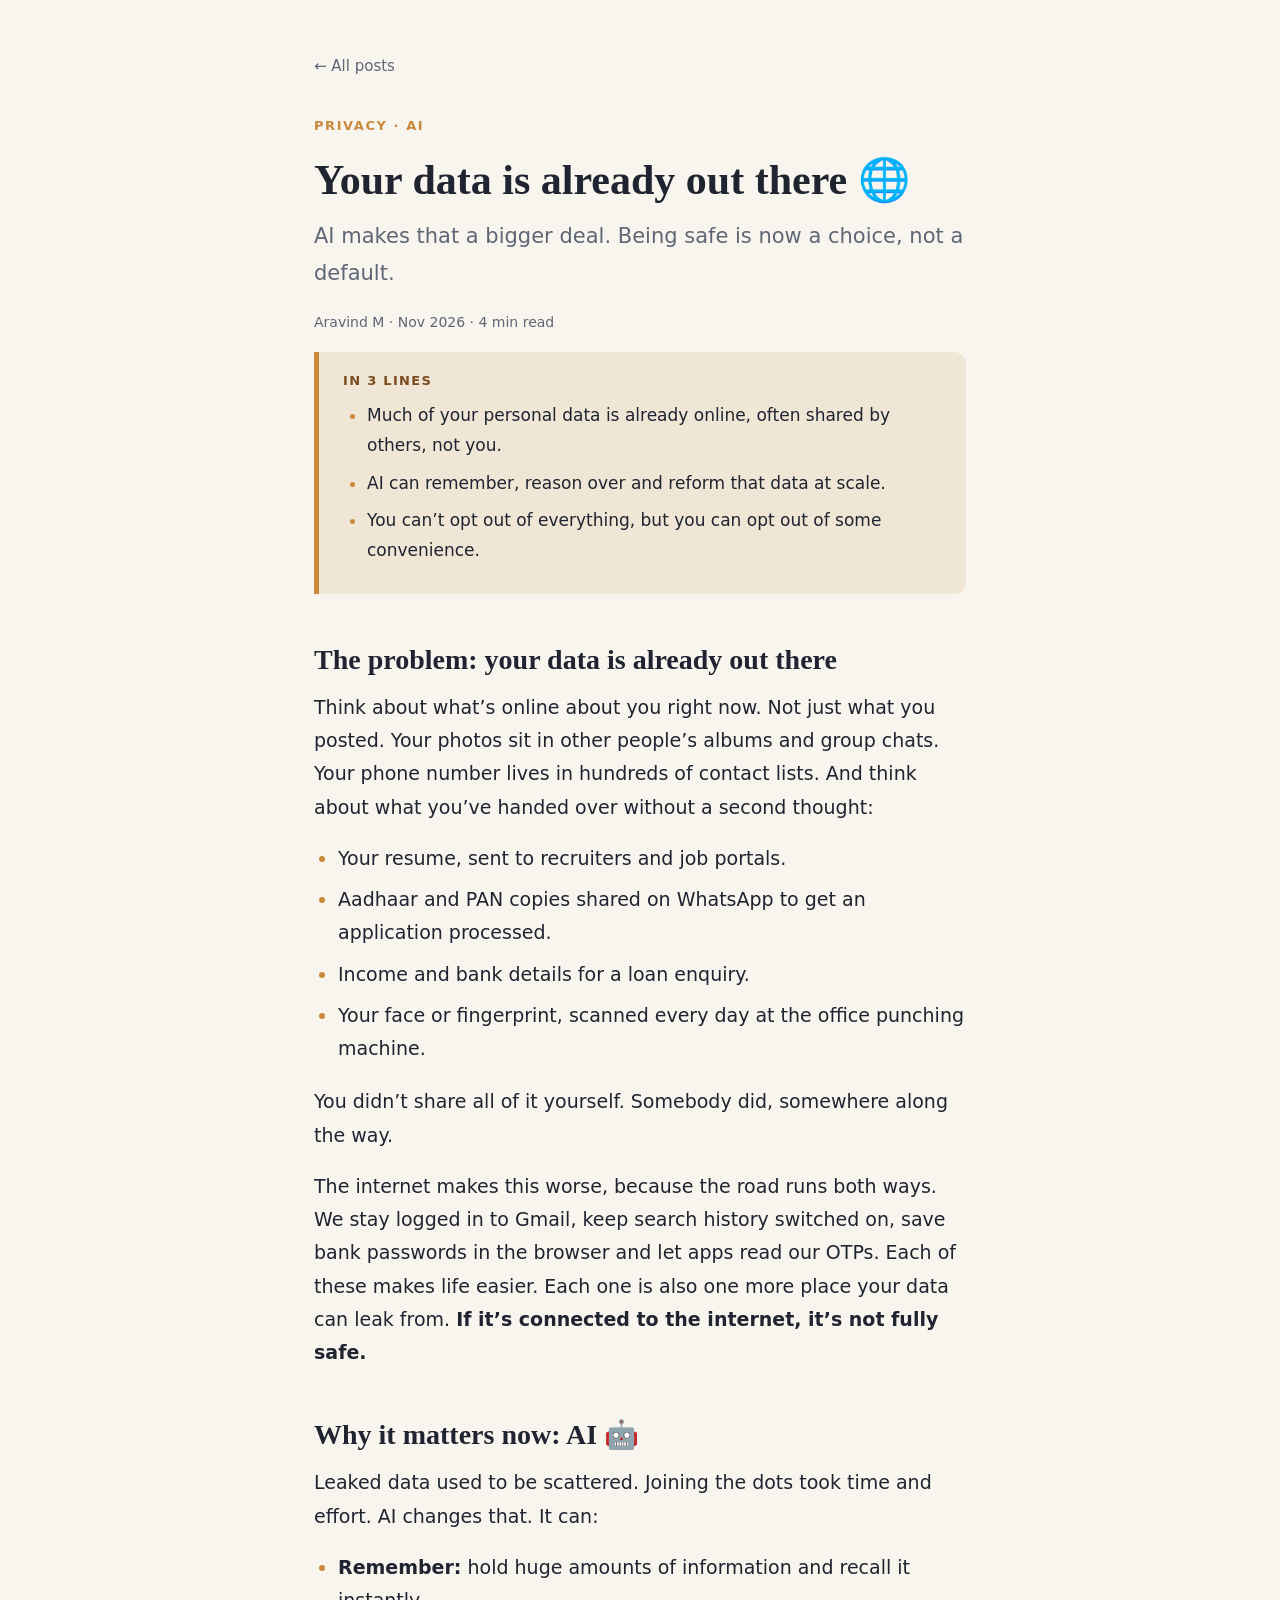
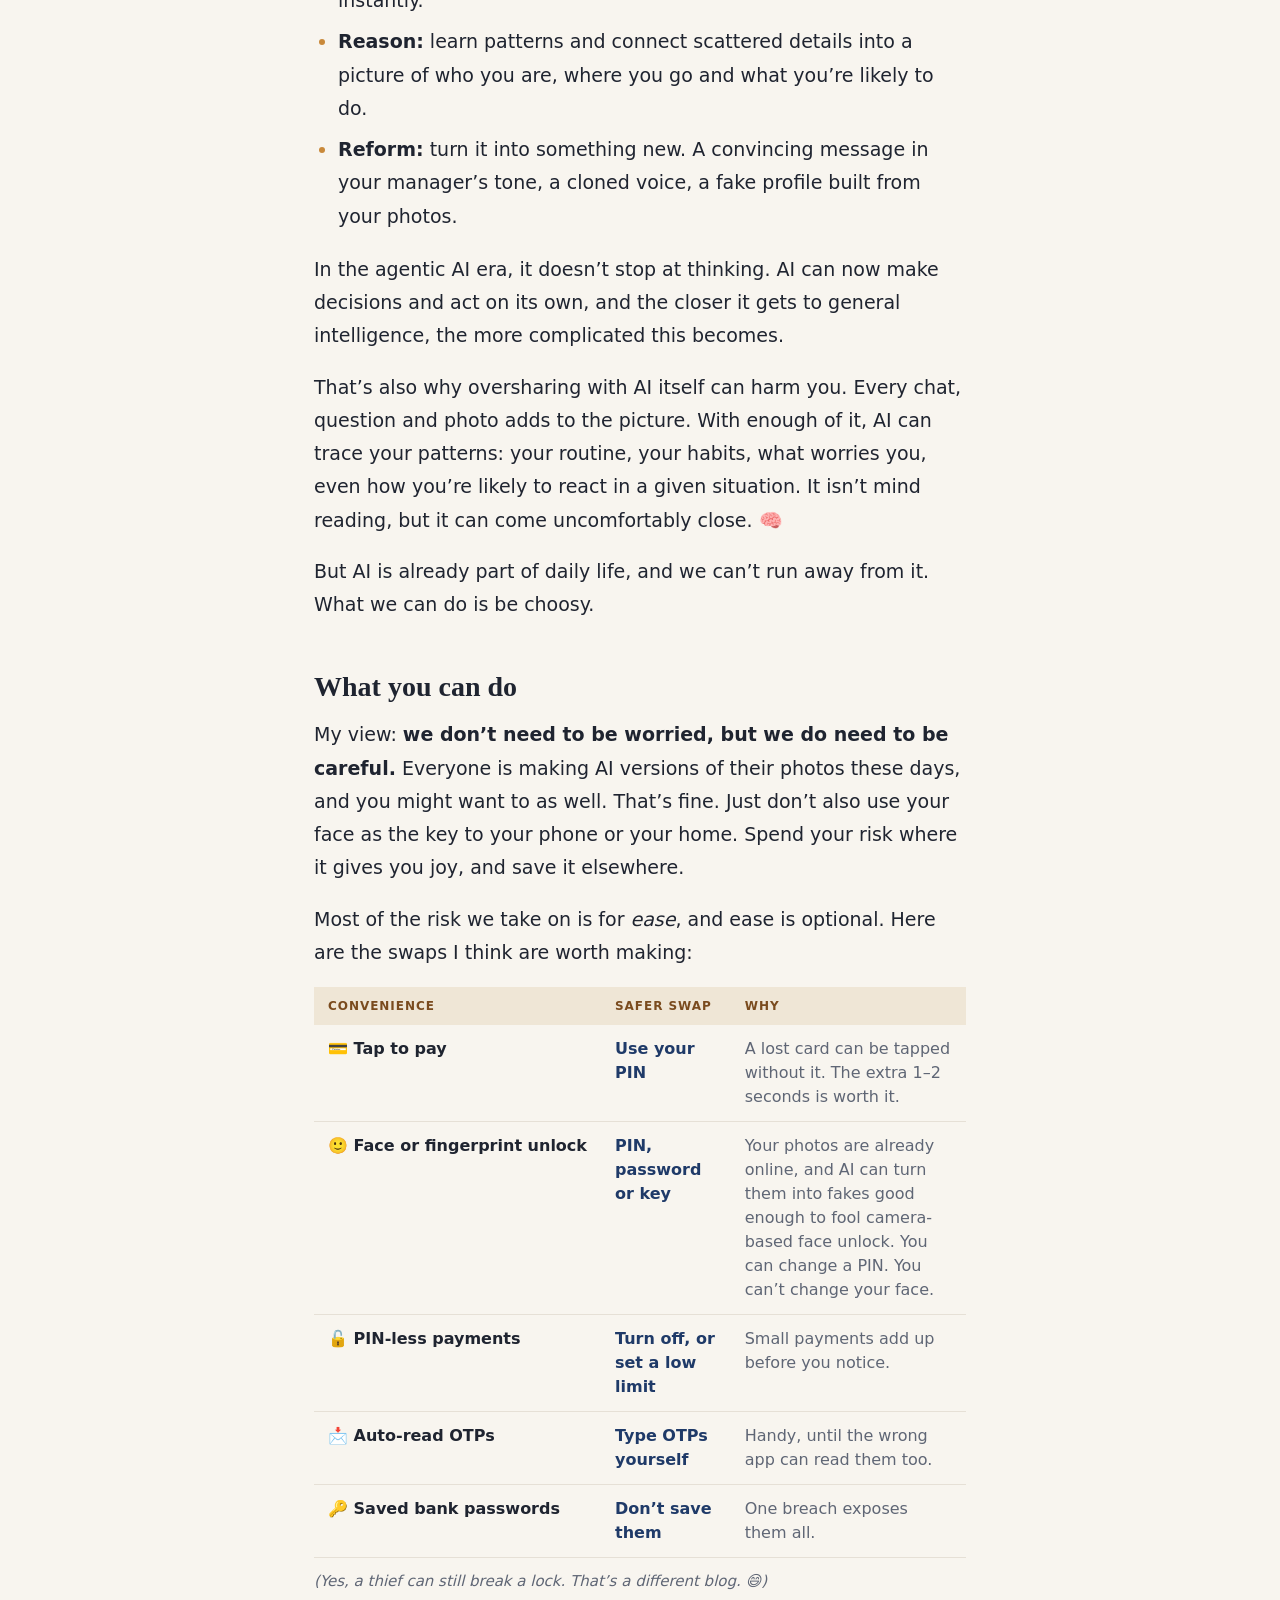
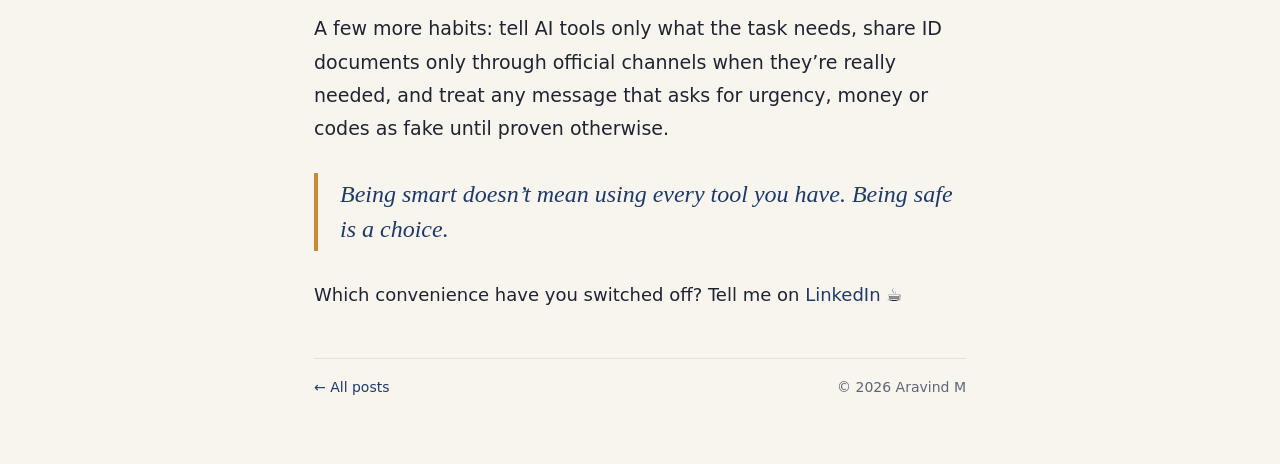
==== blog/data-is-already-out-there.html @ 6928f5b7 "Blog: list first post; post edits" ====
<!doctype html>
<html lang="en">
<head>
  <meta charset="utf-8">
  <meta name="viewport" content="width=device-width, initial-scale=1">
  <title>Your data is already out there · AravI</title>
  <meta name="description" content="Much of your personal data is already online. AI makes that a bigger deal. Being safe is now a choice, not a default.">
  <link rel="canonical" href="https://aravi.dev/blog/data-is-already-out-there.html">
  <meta property="og:type" content="article">
  <meta property="og:site_name" content="AravI">
  <meta property="og:title" content="Your data is already out there">
  <meta property="og:description" content="Much of your personal data is already online. AI makes that a bigger deal. Being safe is now a choice, not a default.">
  <meta property="og:url" content="https://aravi.dev/blog/data-is-already-out-there.html">
  <meta property="og:image" content="https://aravi.dev/blog/data-is-already-out-there.png">
  <meta property="og:image:width" content="1200">
  <meta property="og:image:height" content="630">
  <meta name="twitter:card" content="summary_large_image">
  <meta name="author" content="Aravind M">
  <link rel="icon" href="../favicon.svg" type="image/svg+xml">
  <link rel="apple-touch-icon" href="../apple-touch-icon.png">
  <link rel="stylesheet" href="../style.css?v=29">
  <link rel="stylesheet" href="post.css?v=1">
</head>
<body>
  <article class="post">
    <a class="back" href="../#blog">← All posts</a>

    <header>
      <p class="post-kicker">Privacy · AI</p>
      <h1>Your data is already out there 🌐</h1>
      <p class="post-sub">AI makes that a bigger deal. Being safe is now a choice, not a default.</p>
      <p class="post-meta">Aravind M · Nov 2026 · 4 min read</p>
    </header>

    <aside class="tldr">
      <p class="tldr-title">In 3 lines</p>
      <ul>
        <li>Much of your personal data is already online, often shared by others, not you.</li>
        <li>AI can remember, reason over and reform that data at scale.</li>
        <li>You can’t opt out of everything, but you can opt out of some convenience.</li>
      </ul>
    </aside>

    <h2>The problem: your data is already out there</h2>
    <p>
      Think about what’s online about you right now. Not just what you posted. Your photos sit in
      other people’s albums and group chats. Your phone number lives in hundreds of contact lists.
      And think about what you’ve handed over without a second thought:
    </p>
    <ul>
      <li>Your resume, sent to recruiters and job portals.</li>
      <li>Aadhaar and PAN copies shared on WhatsApp to get an application processed.</li>
      <li>Income and bank details for a loan enquiry.</li>
      <li>Your face or fingerprint, scanned every day at the office punching machine.</li>
    </ul>
    <p>
      You didn’t share all of it yourself. Somebody did, somewhere along the way.
    </p>
    <p>
      The internet makes this worse, because the road runs both ways. We stay logged in to Gmail,
      keep search history switched on, save bank passwords in the browser and let apps read our OTPs.
      Each of these makes life easier. Each one is also one more place your data can leak from.
      <strong>If it’s connected to the internet, it’s not fully safe.</strong>
    </p>

    <h2>Why it matters now: AI 🤖</h2>
    <p>
      Leaked data used to be scattered. Joining the dots took time and effort. AI changes that. It can:
    </p>
    <ul>
      <li><strong>Remember:</strong> hold huge amounts of information and recall it instantly.</li>
      <li><strong>Reason:</strong> learn patterns and connect scattered details into a picture of who you are, where you go and what you’re likely to do.</li>
      <li><strong>Reform:</strong> turn it into something new. A convincing message in your manager’s tone, a cloned voice, a fake profile built from your photos.</li>
    </ul>
    <p>
      In the agentic AI era, it doesn’t stop at thinking. AI can now make decisions and act on its
      own, and the closer it gets to general intelligence, the more complicated this becomes.
    </p>
    <p>
      That’s also why oversharing with AI itself can harm you. Every chat, question and photo adds to
      the picture. With enough of it, AI can trace your patterns: your routine, your habits, what
      worries you, even how you’re likely to react in a given situation. It isn’t mind reading, but
      it can come uncomfortably close. 🧠
    </p>
    <p>
      But AI is already part of daily life, and we can’t run away from it. What we can do is be choosy.
    </p>

    <h2>What you can do</h2>
    <p>
      My view: <strong>we don’t need to be worried, but we do need to be careful.</strong> Everyone is
      making AI versions of their photos these days, and you might want to as well. That’s fine. Just
      don’t also use your face as the key to your phone or your home. Spend your risk where it gives
      you joy, and save it elsewhere.
    </p>
    <p>
      Most of the risk we take on is for <em>ease</em>, and ease is optional. Here are the swaps I think
      are worth making:
    </p>

    <div class="table-wrap">
      <table class="swaps">
        <thead>
          <tr><th>Convenience</th><th>Safer swap</th><th>Why</th></tr>
        </thead>
        <tbody>
          <tr><td>💳 Tap to pay</td><td>Use your PIN</td><td>A lost card can be tapped without it. The extra 1–2 seconds is worth it.</td></tr>
          <tr><td>🙂 Face or fingerprint unlock</td><td>PIN, password or key</td><td>Your photos are already online, and AI can turn them into fakes good enough to fool camera-based face unlock. You can change a PIN. You can’t change your face.</td></tr>
          <tr><td>🔓 PIN-less payments</td><td>Turn off, or set a low limit</td><td>Small payments add up before you notice.</td></tr>
          <tr><td>📩 Auto-read OTPs</td><td>Type OTPs yourself</td><td>Handy, until the wrong app can read them too.</td></tr>
          <tr><td>🔑 Saved bank passwords</td><td>Don’t save them</td><td>One breach exposes them all.</td></tr>
        </tbody>
      </table>
    </div>
    <p class="aside-note">
      (Yes, a thief can still break a lock. That’s a different blog. 😄)
    </p>
    <p>
      A few more habits: tell AI tools only what the task needs, share ID documents only through
      official channels when they’re really needed, and treat any message that asks for urgency, money or codes as fake until proven otherwise.
    </p>

    <blockquote>
      Being smart doesn’t mean using every tool you have. Being safe is a choice.
    </blockquote>

    <p class="post-end">
      Which convenience have you switched off? Tell me on
      <a href="https://www.linkedin.com/in/aravindm1991/" target="_blank" rel="noopener noreferrer">LinkedIn</a> ☕
    </p>

    <footer class="post-foot">
      <a href="../#blog">← All posts</a>
      <span>© 2026 Aravind M</span>
    </footer>
  </article>
</body>
</html>
---- style.css ----
/* ===== Colors ===== */
:root {
  --text: #1a1a1a;
  --muted: #666;
  --link: #2563eb;
  --bg: #ffffff;
  --panel: #f6f7f9;
  --line: #e5e5e5;
  --tag-bg: #eef3ff;
  --tag-text: #1e40af;
}

@media (prefers-color-scheme: dark) {
  :root {
    --text: #e8e8e8;
    --muted: #a0a0a0;
    --link: #6ea8ff;
    --bg: #121212;
    --panel: #1a1b1e;
    --line: #2a2a2a;
    --tag-bg: #1c2740;
    --tag-text: #a9c4ff;
  }
}

/* ===== Base ===== */
* { box-sizing: border-box; }

body {
  margin: 0;
  font-family: system-ui, sans-serif;
  line-height: 1.6;
  color: var(--text);
  background: var(--bg);
}

a, a:visited { color: var(--link); text-decoration: none; }
a:hover { text-decoration: underline; }

h2 { margin-top: 0; padding-bottom: 4px; border-bottom: 1px solid var(--line); }
h3 { margin: 0 0 4px; }
section { margin-bottom: 28px; scroll-margin-top: 24px; }

/* Small icon before a section heading. */
.section-icon {
  font-size: 0.8em;
  margin-right: 10px;
  color: var(--link);
}

/* ===== Layout: profile, content, changelog ===== */
.layout {
  display: grid;
  grid-template-columns: minmax(300px, 22vw) minmax(0, 1fr) minmax(300px, 22vw);
  min-height: 100vh;
}

/* ===== Left sidebar ===== */
.sidebar {
  position: sticky;
  top: 0;
  height: 100vh;
  padding: 48px 32px;
  background: var(--panel);
  border-right: 1px solid var(--line);
  text-align: center;
}

/* Photo and name link back to the home view, without looking like a link. */
.home-link,
.home-link:visited {
  display: block;
  color: var(--text);
}
.home-link:hover { text-decoration: none; }
.home-link:hover .avatar { opacity: 0.9; }

.avatar {
  width: 160px;
  height: 160px;
  border-radius: 50%;
  object-fit: cover;
}

.sidebar h1 { font-weight: 500; font-size: 26px; margin: 16px 0 4px; }
.tagline { font-style: italic; color: var(--muted); margin-top: 0; }

/* Round icon buttons: GitHub, LinkedIn, Scholar, Credly. */
.links a,
.links a:visited {
  display: inline-flex;
  align-items: center;
  justify-content: center;
  width: 42px;
  height: 42px;
  margin: 4px;
  border-radius: 50%;
  background: var(--text);
  color: var(--bg);
  font-size: 19px;
}
.links a:hover { opacity: 0.8; text-decoration: none; }

/* Sidebar menu: card-like buttons with icon, label and arrow. */
.sections {
  display: flex;
  flex-direction: column;
  gap: 8px;
  margin-top: 32px;
  text-align: left;
}
.sections a,
.sections a:visited {
  display: flex;
  align-items: center;
  gap: 12px;
  padding: 11px 14px;
  border: 1px solid var(--line);
  border-radius: 10px;
  background: var(--bg);
  color: var(--text);
  font-weight: 500;
  cursor: pointer;
  transition: border-color 0.15s, background 0.15s, transform 0.15s;
}
.sections a i:first-child {
  width: 18px;
  text-align: center;
  color: var(--link);
}
.sections a span { flex: 1; }
.sections .arrow {
  font-size: 12px;
  color: var(--muted);
  transition: transform 0.15s;
}
.sections a:hover {
  border-color: var(--link);
  background: var(--bg);
  text-decoration: none;
  transform: translateX(2px);
}
.sections a:hover .arrow { transform: translateX(3px); color: var(--link); }
.sections a:focus-visible { outline: 2px solid var(--link); outline-offset: 2px; }

/* ===== One view at a time ===== */
/* Home (summary, expertise, certifications) by default,
   or the section picked in the sidebar menu. */
.page { display: none; }
.page:target { display: block; }
main:has(.page:target) .home { display: none; }

/* Active menu item: accent border and tinted background. */
.layout:has(#blog:target) .sections a[href="#blog"],
.layout:has(#builds:target) .sections a[href="#builds"],
.layout:has(#research:target) .sections a[href="#research"],
.layout:not(:has(.page:target)) .sections .about-link {
  border-color: var(--link);
  background: var(--tag-bg);
  color: var(--text);
}

/* ===== Middle content column ===== */
/* The footer stays at the bottom of the screen, even when content is short. */
main {
  width: 100%;
  max-width: 680px;
  margin: 0 auto;
  padding: 48px 32px;
  display: flex;
  flex-direction: column;
  min-height: 100vh;
}
main footer {
  margin-top: auto;
  padding-top: 16px;
  border-top: 1px solid var(--line);
  color: var(--muted);
  font-size: 14px;
}
main footer p { margin: 0; }

/* ===== Home: greeting and summary ===== */
.hello {
  font-size: 36px;
  font-weight: 600;
  line-height: 1.2;
  margin: 0 0 16px;
  padding: 0;
  border-bottom: none;
}

.summary p {
  font-size: 18px;
  line-height: 1.7;
  margin: 0 0 16px;
  text-align: justify;
  hyphens: auto;
}

/* Tags: Expertise and project cards. */
.tags span {
  display: inline-block;
  margin: 0 6px 6px 0;
  padding: 2px 10px;
  border-radius: 6px;
  background: var(--tag-bg);
  color: var(--tag-text);
  font-size: 13px;
}

/* Certifications list. */
.cert-list { list-style: none; margin: 0; padding: 0; }
.cert-list li { display: flex; gap: 12px; align-items: flex-start; margin-bottom: 14px; }
.cert-list li > i { color: var(--link); font-size: 18px; margin-top: 3px; width: 18px; text-align: center; }
.cert-name { display: block; font-weight: 500; }
.cert-meta { display: block; font-size: 14px; color: var(--muted); }

/* ===== Intro lines (Blog and Research) ===== */
.lead { color: var(--muted); margin-top: 0; }

#blog .lead, #research .lead {
  font-family: Georgia, "Times New Roman", serif;
  font-style: italic;
  font-size: 18px;
  line-height: 1.4;
  margin: 4px 0 20px;
  text-wrap: balance;
  color: var(--link);
  background: linear-gradient(90deg, #2563eb, #7c3aed);
  -webkit-background-clip: text;
  background-clip: text;
  -webkit-text-fill-color: transparent;
}
@media (prefers-color-scheme: dark) {
  #blog .lead, #research .lead {
    background: linear-gradient(90deg, #6ea8ff, #b69cff);
    -webkit-background-clip: text;
    background-clip: text;
  }
}
/* Research line on a single row on wide screens, where it fits. */


/* ===== Blog ===== */
.empty {
  padding: 14px 18px;
  border: 1px dashed var(--line);
  border-radius: 10px;
  color: var(--muted);
}

/* ===== Builds: project cards ===== */
.card {
  padding: 18px 20px;
  border: 1px solid var(--line);
  border-radius: 12px;
  transition: border-color 0.15s;
}
.card + .card { margin-top: 16px; }
.card:hover { border-color: var(--link); }
.card p { margin: 0 0 12px; }

.more { margin-top: 20px; font-size: 15px; color: var(--muted); }
.more i { font-size: 12px; margin-left: 4px; }

/* ===== Research: publication cards ===== */
.papers { display: flex; flex-direction: column; gap: 16px; }
.paper {
  display: flex;
  gap: 18px;
  padding: 18px 20px;
  border: 1px solid var(--line);
  border-radius: 12px;
  transition: border-color 0.15s, transform 0.15s;
}
.paper:hover { border-color: var(--link); transform: translateY(-1px); }
.paper-year {
  flex: 0 0 auto;
  font-size: 15px;
  font-weight: 600;
  color: var(--link);
  padding-top: 2px;
  min-width: 42px;
}
.paper-body { min-width: 0; }
.paper h3 { font-size: 17px; line-height: 1.4; margin: 0 0 6px; }
.paper .authors { margin: 0; font-size: 14px; color: var(--muted); }
.paper .authors strong { color: var(--text); font-weight: 600; }
.paper .venue { margin: 2px 0 12px; font-size: 14px; font-style: italic; color: var(--muted); }

/* Badges: field, publisher (pink), open access (green). */
.paper-badges { display: flex; flex-wrap: wrap; gap: 6px; margin-bottom: 8px; }
.badge {
  display: inline-flex;
  align-items: center;
  gap: 6px;
  font-size: 12px;
  padding: 2px 9px;
  border-radius: 999px;
  border: 1px solid var(--line);
  color: var(--muted);
}
.badge.field { background: var(--tag-bg); color: var(--tag-text); border-color: transparent; }
.badge.pub {
  font-weight: 600;
  border-color: transparent;
  background: #fbeaf0;
  color: #993556;
}
.badge.pub i { font-size: 11px; }
.badge.oa { color: #15803d; border-color: #86efac; }
@media (prefers-color-scheme: dark) {
  .badge.pub { background: #4b1528; color: #f4c0d1; }
}

/* Buttons: View paper, Code. */
.paper-links { display: flex; gap: 8px; flex-wrap: wrap; }
.btn, .btn:visited {
  display: inline-flex;
  align-items: center;
  gap: 6px;
  padding: 5px 12px;
  font-size: 13px;
  font-weight: 500;
  border: 1px solid var(--line);
  border-radius: 8px;
  color: var(--text);
}
.btn i { color: var(--link); }
.btn:hover { border-color: var(--link); text-decoration: none; }

/* ===== Right sidebar: changelog ===== */
.updates {
  position: sticky;
  top: 0;
  height: 100vh;
  overflow-y: auto;
  padding: 48px 36px;
  border-left: 1px solid var(--line);
}
.updates h2 { font-size: 18px; }
.updates ul { list-style: none; margin: 0; padding: 0; }
.updates li {
  position: relative;
  padding: 0 0 20px 18px;
  border-left: 2px solid var(--line);
}
.updates li::before {
  content: "";
  position: absolute;
  left: -6px;
  top: 6px;
  width: 10px;
  height: 10px;
  border-radius: 50%;
  background: var(--link);
}
.updates time { font-size: 13px; color: var(--muted); }
.updates p { margin: 2px 0 0; font-size: 15px; }

/* ===== Medium screens: changelog moves below the content ===== */
@media (max-width: 1200px) {
  .layout { grid-template-columns: 300px minmax(0, 1fr); }
  .updates {
    grid-column: 2;
    position: static;
    height: auto;
    border-left: none;
    padding: 0 32px 48px;
    max-width: 680px;
    width: 100%;
    margin: 0 auto;
  }
}

/* ===== Phones: everything in one column ===== */
@media (max-width: 760px) {
  .layout { grid-template-columns: 1fr; }
  .sidebar {
    position: static;
    height: auto;
    border-right: none;
    border-bottom: 1px solid var(--line);
  }
  /* Menu becomes a row of compact tabs, without arrows. */
  .sections {
    flex-direction: row;
    flex-wrap: wrap;
    justify-content: center;
    margin-top: 20px;
  }
  .sections a { padding: 8px 12px; gap: 8px; }
  .sections .arrow { display: none; }
  main { padding: 32px 16px; }
  .updates { grid-column: 1; padding: 0 16px 32px; }
  .paper { flex-direction: column; gap: 6px; }
}

/* ===== Theme: navy and gold (overrides the colors above) ===== */
:root {
  --text: #1f2430;
  --muted: #5f6675;
  --link: #1f3a68;
  --gold: #c9893a;
  --bg: #f8f5ef;
  --panel: #1f2a3d;
  --line: #e6e0d6;
  --tag-bg: #efe6d6;
  --tag-text: #7a4b1e;
}
@media (prefers-color-scheme: dark) {
  :root {
    --text: #e8e9ee;
    --muted: #a3a8b5;
    --link: #9fb8e6;
    --gold: #e0a457;
    --bg: #12161f;
    --panel: #18202f;
    --line: #2a3142;
    --tag-bg: #2a2418;
    --tag-text: #ecc99a;
  }
}

body { background: var(--bg); }

/* Sidebar: deep navy panel with light text. */
.sidebar {
  background: var(--panel);
  border-right: none;
  color: #f4ece6;
}
.home-link, .home-link:visited, .sidebar h1 { color: #fbf4ee; }
.tagline { color: rgba(251, 244, 238, 0.68); }
.avatar { border: 3px solid rgba(201, 137, 58, 0.6); }

.links a, .links a:visited { background: #fbf4ee; color: var(--panel); }
.links a:hover { background: var(--gold); color: #2a1a10; opacity: 1; }

.sections a, .sections a:visited {
  background: rgba(255, 255, 255, 0.06);
  border-color: rgba(255, 255, 255, 0.12);
  color: #f4ece6;
}
.sections a i:first-child { color: var(--gold); }
.sections .arrow { color: rgba(244, 236, 230, 0.5); }
.sections a:hover {
  background: rgba(255, 255, 255, 0.1);
  border-color: var(--gold);
}
.sections a:hover .arrow { color: var(--gold); }

/* Active menu item: gold button with dark text, for good contrast. */
.layout:has(#blog:target) .sections a[href="#blog"],
.layout:has(#builds:target) .sections a[href="#builds"],
.layout:has(#research:target) .sections a[href="#research"],
.layout:not(:has(.page:target)) .sections .about-link {
  background: var(--gold);
  border-color: var(--gold);
  color: #2a1a10;
}
.layout:has(#blog:target) .sections a[href="#blog"] i,
.layout:has(#builds:target) .sections a[href="#builds"] i,
.layout:has(#research:target) .sections a[href="#research"] i,
.layout:not(:has(.page:target)) .sections .about-link i { color: #2a1a10; }

/* Serif greeting. */
.hello { font-family: Georgia, "Times New Roman", serif; font-weight: 500; }

/* Changelog dots in gold. */
.updates li::before { background: var(--gold); }

/* Blog and Research intro lines: navy-to-gold gradient. */
#blog .lead, #research .lead {
  background: linear-gradient(90deg, #1f3a68, #b8772a);
  -webkit-background-clip: text;
  background-clip: text;
}
@media (prefers-color-scheme: dark) {
  #blog .lead, #research .lead {
    background: linear-gradient(90deg, #9fb8e6, #e0a457);
    -webkit-background-clip: text;
    background-clip: text;
  }
}

/* Phones: sidebar keeps the navy look. */
@media (max-width: 760px) {
  .sidebar { border-bottom: none; }
}
/* Blog lead: bigger and bolder, with a gold accent bar. */
#blog .lead, #research .lead {
  font-size: 24px;
  font-weight: 600;
  padding: 6px 0 6px 16px;
  border-left: 4px solid var(--gold);
  margin: 8px 0 24px;
}
/* Keep the emoji in full colour, outside the gradient. */
.lead-emoji { -webkit-text-fill-color: initial; font-style: normal; }

/* Blog: list of posts. */
.post-list { display: flex; flex-direction: column; gap: 14px; margin-bottom: 18px; }
.post-card, .post-card:visited {
  display: block; padding: 18px 20px; border: 1px solid var(--line); border-radius: 12px;
  color: var(--text); transition: border-color 0.15s, transform 0.15s;
}
.post-card:hover { border-color: var(--gold); text-decoration: none; transform: translateY(-1px); }
.post-card > span { display: block; }
.post-card-meta { font-size: 13px; color: var(--muted); margin-bottom: 4px; }
.post-card-title { font-family: Georgia, "Times New Roman", serif; font-size: 22px; font-weight: 600; line-height: 1.3; margin-bottom: 6px; }
.post-card-sub { font-size: 15px; color: var(--muted); margin-bottom: 10px; }
.post-card-more { font-size: 14px; font-weight: 600; color: var(--gold); }
---- blog/post.css ----
/* ===== Blog post pages (uses colours from ../style.css) ===== */
.post {
  max-width: 700px;
  margin: 0 auto;
  padding: 48px 24px 64px;
  font-size: 19px;
  line-height: 1.75;
}

.back, .back:visited { display: inline-block; font-size: 15px; color: var(--muted); margin-bottom: 36px; }
.back:hover { color: var(--gold); text-decoration: none; }

.post-kicker {
  font-size: 13px; font-weight: 700; letter-spacing: 0.12em; text-transform: uppercase;
  color: var(--gold); margin: 0 0 10px;
}
.post h1 {
  font-family: Georgia, "Times New Roman", serif;
  font-size: 42px; line-height: 1.15; font-weight: 600; margin: 0 0 14px;
}
.post-sub { font-size: 21px; color: var(--muted); margin: 0 0 10px; }
.post-meta { font-size: 14px; color: var(--muted); margin: 0 0 36px; }

.post h2 {
  font-family: Georgia, "Times New Roman", serif;
  font-size: 28px; font-weight: 600; line-height: 1.25;
  margin: 48px 0 14px; padding: 0; border: none;
}
.post h3 { font-size: 20px; margin: 0 0 6px; }
.post p { margin: 0 0 18px; }
.post ul, .post ol { margin: 0 0 20px; padding-left: 24px; }
.post li { margin-bottom: 8px; }
.post li::marker { color: var(--gold); }

/* Summary and takeaways boxes. */
.tldr, .takeaways {
  background: var(--tag-bg);
  border-left: 5px solid var(--gold);
  border-radius: 0 12px 12px 0;
  padding: 18px 24px 8px;
  margin: 0 0 12px;
  font-size: 17px;
}
.takeaways { margin-top: 44px; }
.tldr-title {
  font-size: 13px; font-weight: 700; letter-spacing: 0.1em; text-transform: uppercase;
  color: var(--tag-text); margin: 0 0 8px !important;
}

/* Pull quote. */
.post blockquote {
  margin: 28px 0;
  padding: 4px 0 4px 22px;
  border-left: 4px solid var(--gold);
  font-family: Georgia, "Times New Roman", serif;
  font-style: italic; font-size: 24px; line-height: 1.45;
  color: var(--link);
}

/* Convenience items as light cards. */
.item {
  border: 1px solid var(--line);
  border-radius: 12px;
  padding: 18px 22px 4px;
  margin: 0 0 14px;
}

.post-end { margin-top: 36px; font-size: 18px; }

.post-foot {
  display: flex; justify-content: space-between;
  margin-top: 48px; padding-top: 16px;
  border-top: 1px solid var(--line);
  font-size: 14px; color: var(--muted);
}

@media (max-width: 600px) {
  .post { padding: 32px 18px 48px; font-size: 18px; }
  .post h1 { font-size: 32px; }
  .post h2 { font-size: 24px; }
}

/* Swap table: convenience vs safer choice. */
.table-wrap { overflow-x: auto; margin: 8px 0 10px; }
.swaps { width: 100%; border-collapse: collapse; font-size: 16px; line-height: 1.5; }
.swaps th {
  text-align: left; font-size: 12px; font-weight: 700; letter-spacing: 0.08em; text-transform: uppercase;
  color: var(--tag-text); background: var(--tag-bg); padding: 10px 14px;
}
.swaps td { padding: 12px 14px; border-bottom: 1px solid var(--line); vertical-align: top; }
.swaps td:first-child { font-weight: 600; white-space: nowrap; }
.swaps td:nth-child(2) { color: var(--link); font-weight: 600; }
.swaps td:last-child { color: var(--muted); }
.aside-note { font-size: 15px; color: var(--muted); font-style: italic; }
@media (max-width: 600px) { .swaps td:first-child { white-space: normal; } }
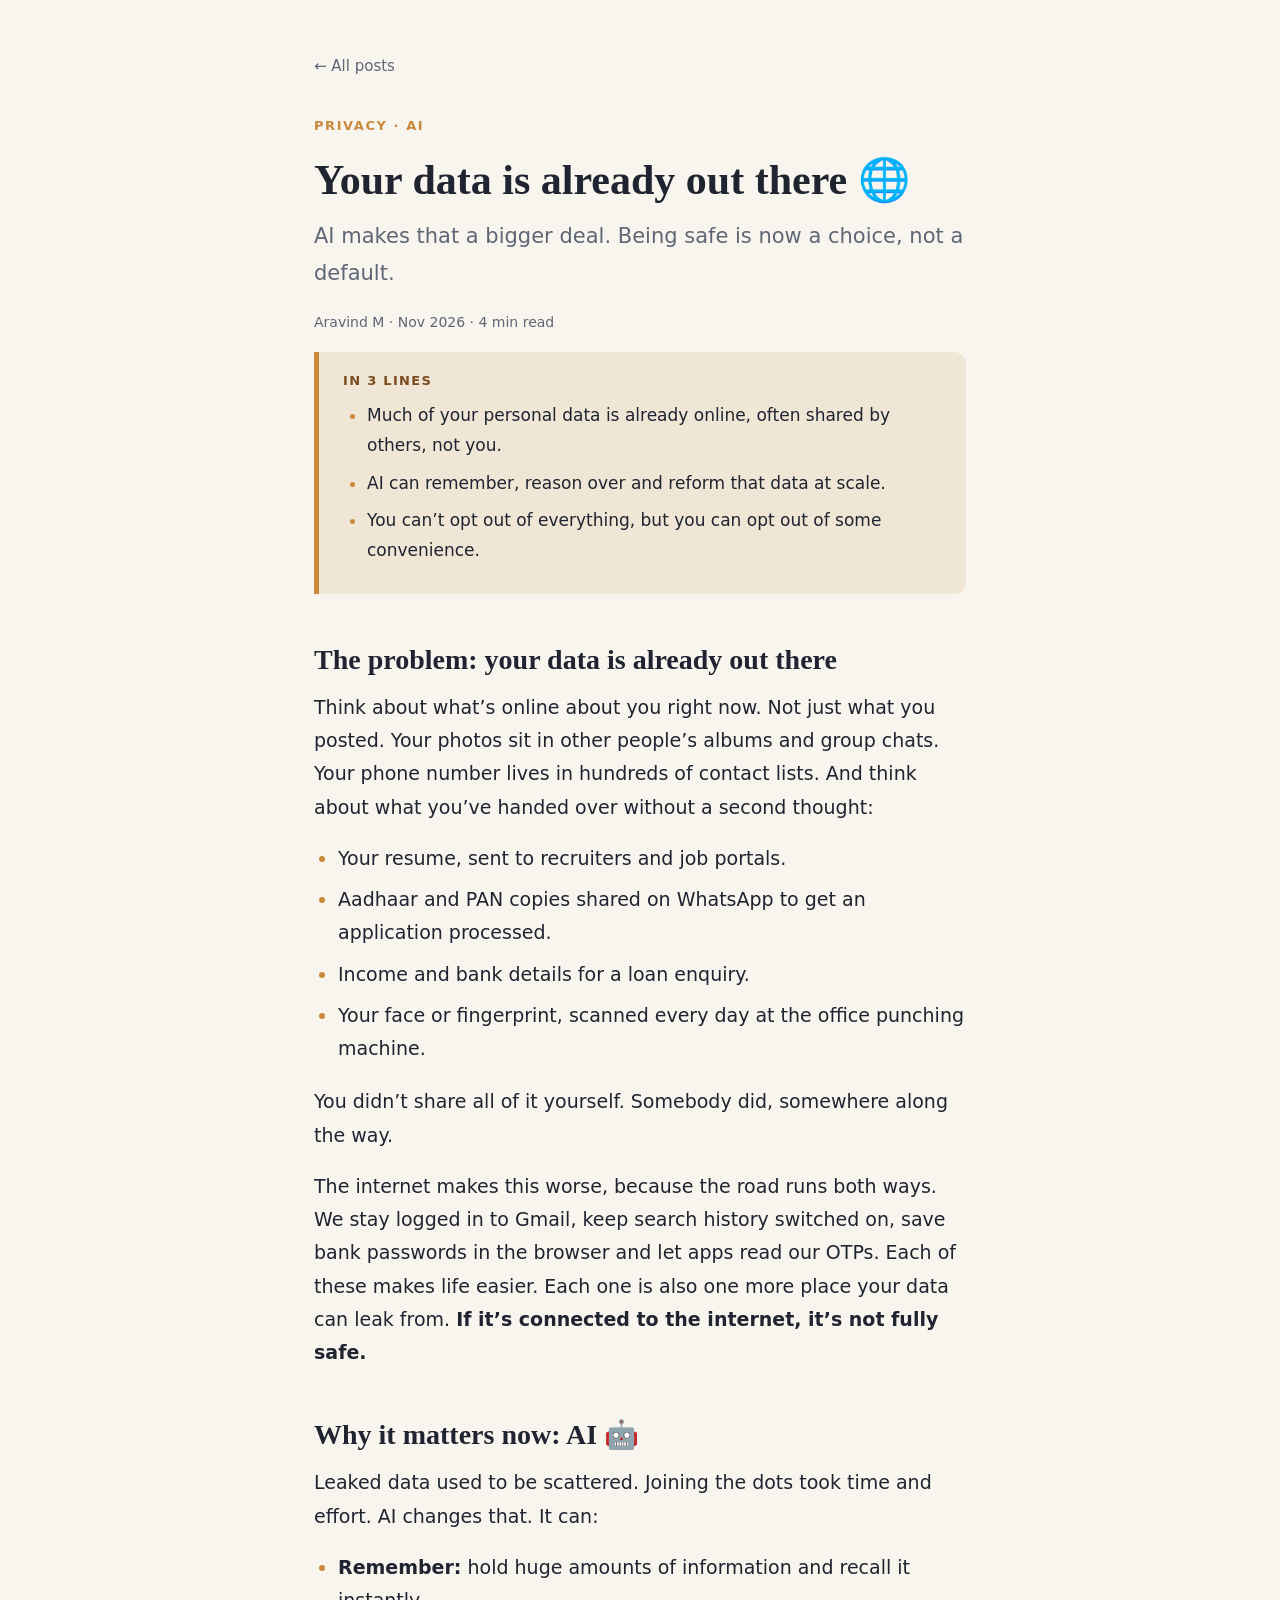
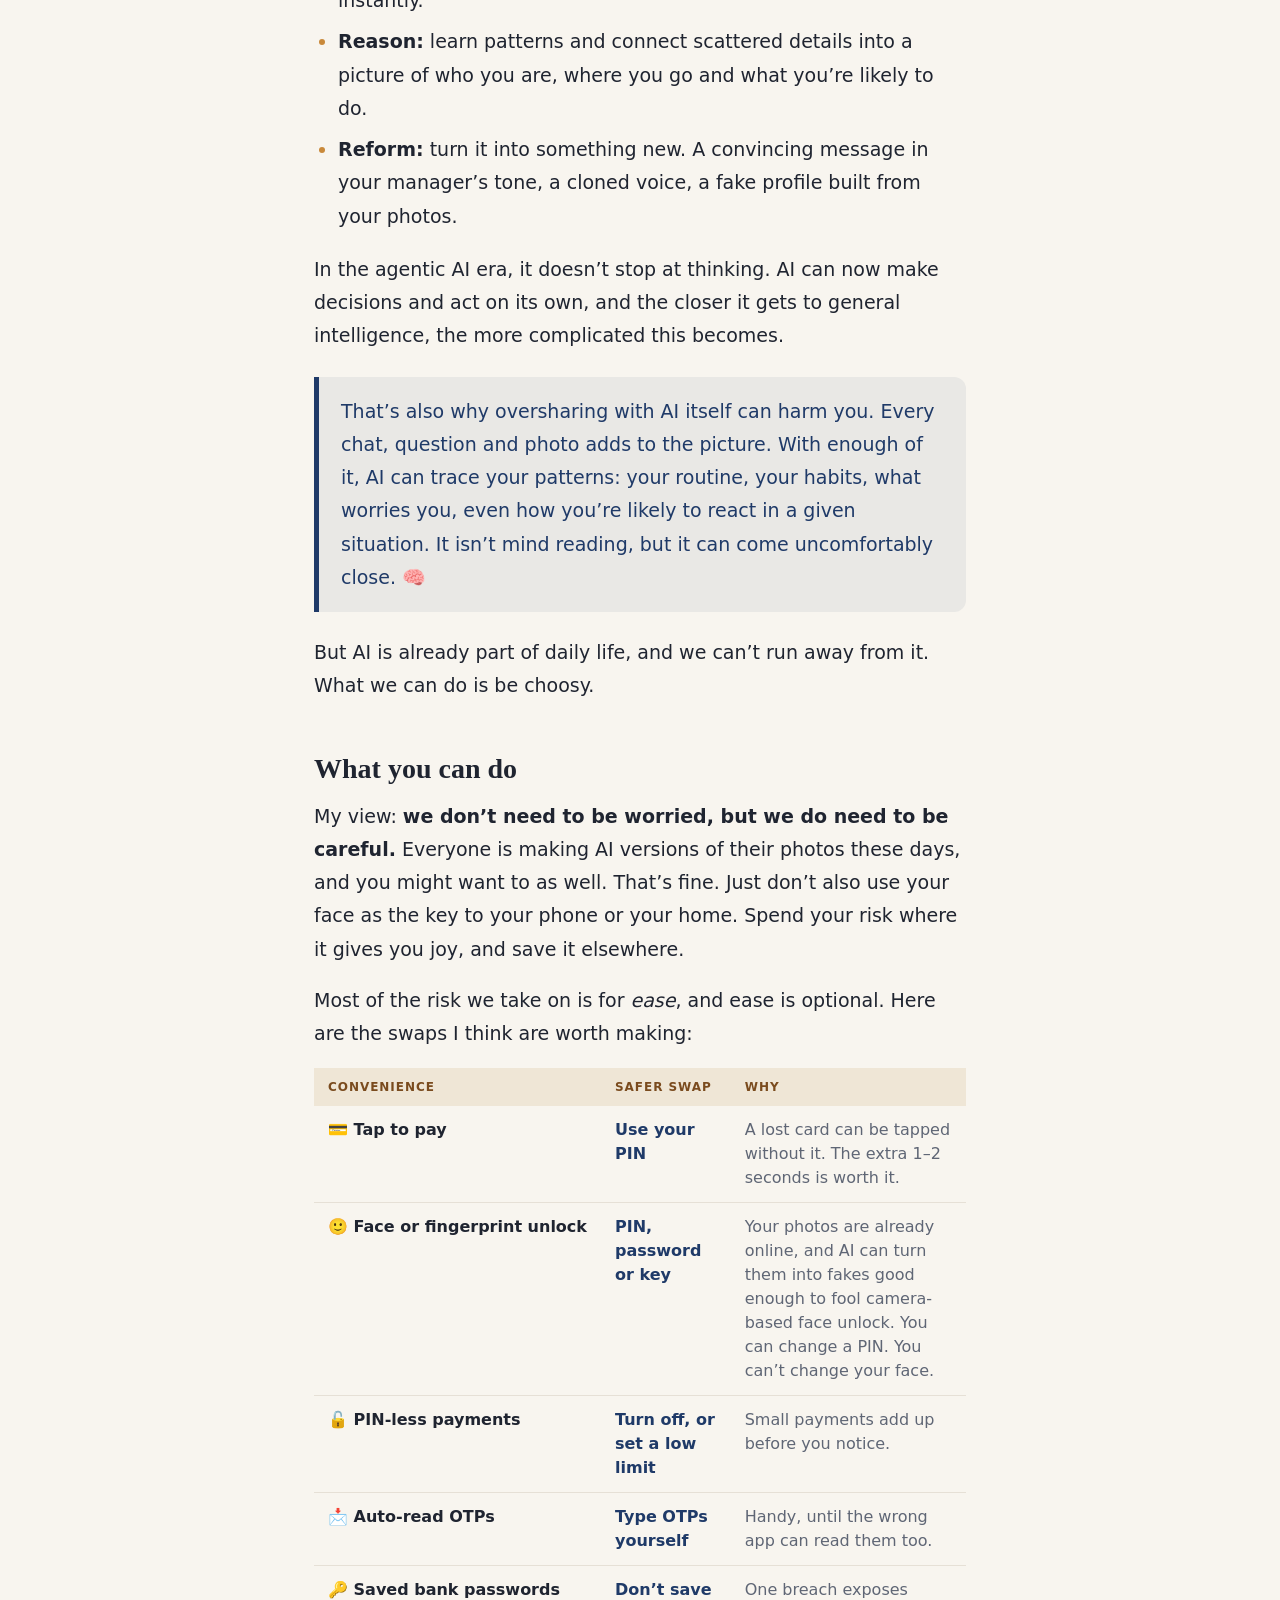
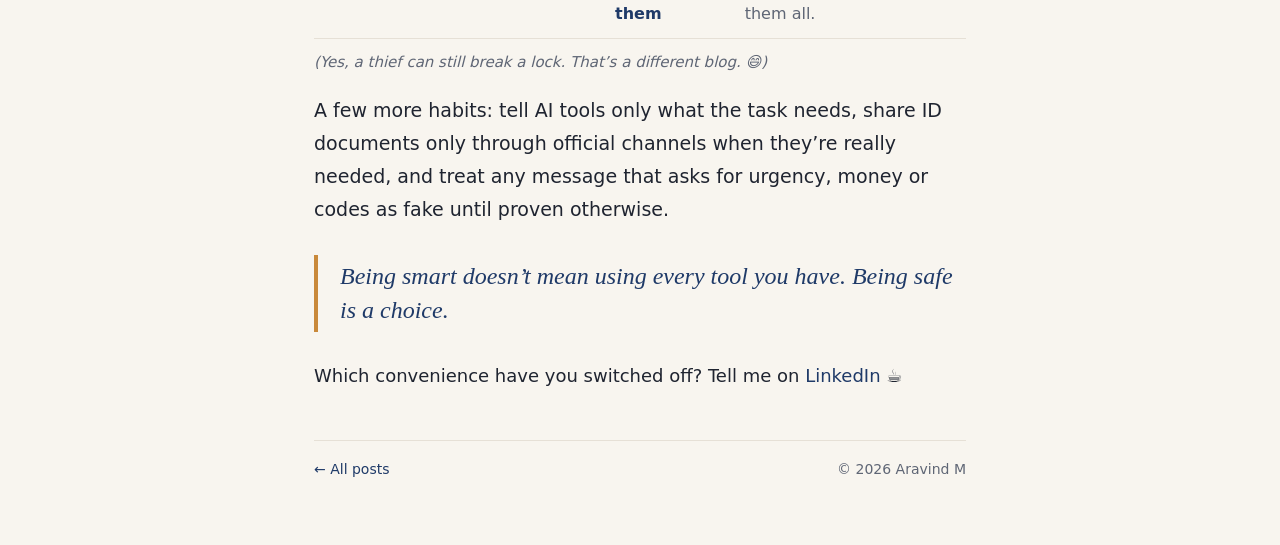
==== commit a83ebaac: "Blog listing, post edits, key-point callout, new favicon" ====
--- a/blog/data-is-already-out-there.html
+++ b/blog/data-is-already-out-there.html
@@ -16,10 +16,10 @@
   <meta property="og:image:height" content="630">
   <meta name="twitter:card" content="summary_large_image">
   <meta name="author" content="Aravind M">
-  <link rel="icon" href="../favicon.svg" type="image/svg+xml">
-  <link rel="apple-touch-icon" href="../apple-touch-icon.png">
+  <link rel="icon" href="../favicon.svg?v=4" type="image/svg+xml">
+  <link rel="apple-touch-icon" href="../apple-touch-icon.png?v=3">
   <link rel="stylesheet" href="../style.css?v=29">
-  <link rel="stylesheet" href="post.css?v=1">
+  <link rel="stylesheet" href="post.css?v=2">
 </head>
 <body>
   <article class="post">
@@ -76,7 +76,7 @@
       In the agentic AI era, it doesn’t stop at thinking. AI can now make decisions and act on its
       own, and the closer it gets to general intelligence, the more complicated this becomes.
     </p>
-    <p>
+    <p class="highlight">
       That’s also why oversharing with AI itself can harm you. Every chat, question and photo adds to
       the picture. With enough of it, AI can trace your patterns: your routine, your habits, what
       worries you, even how you’re likely to react in a given situation. It isn’t mind reading, but
--- a/blog/post.css
+++ b/blog/post.css
@@ -93,3 +93,17 @@
 .swaps td:last-child { color: var(--muted); }
 .aside-note { font-size: 15px; color: var(--muted); font-style: italic; }
 @media (max-width: 600px) { .swaps td:first-child { white-space: normal; } }
+
+/* Key point: navy-tinted callout. */
+.post p.highlight {
+  background: rgba(31, 58, 104, 0.07);
+  border-left: 5px solid var(--link);
+  border-radius: 0 12px 12px 0;
+  padding: 18px 22px;
+  margin: 24px 0;
+  color: var(--link);
+  font-weight: 500;
+}
+@media (prefers-color-scheme: dark) {
+  .post p.highlight { background: rgba(159, 184, 230, 0.1); }
+}
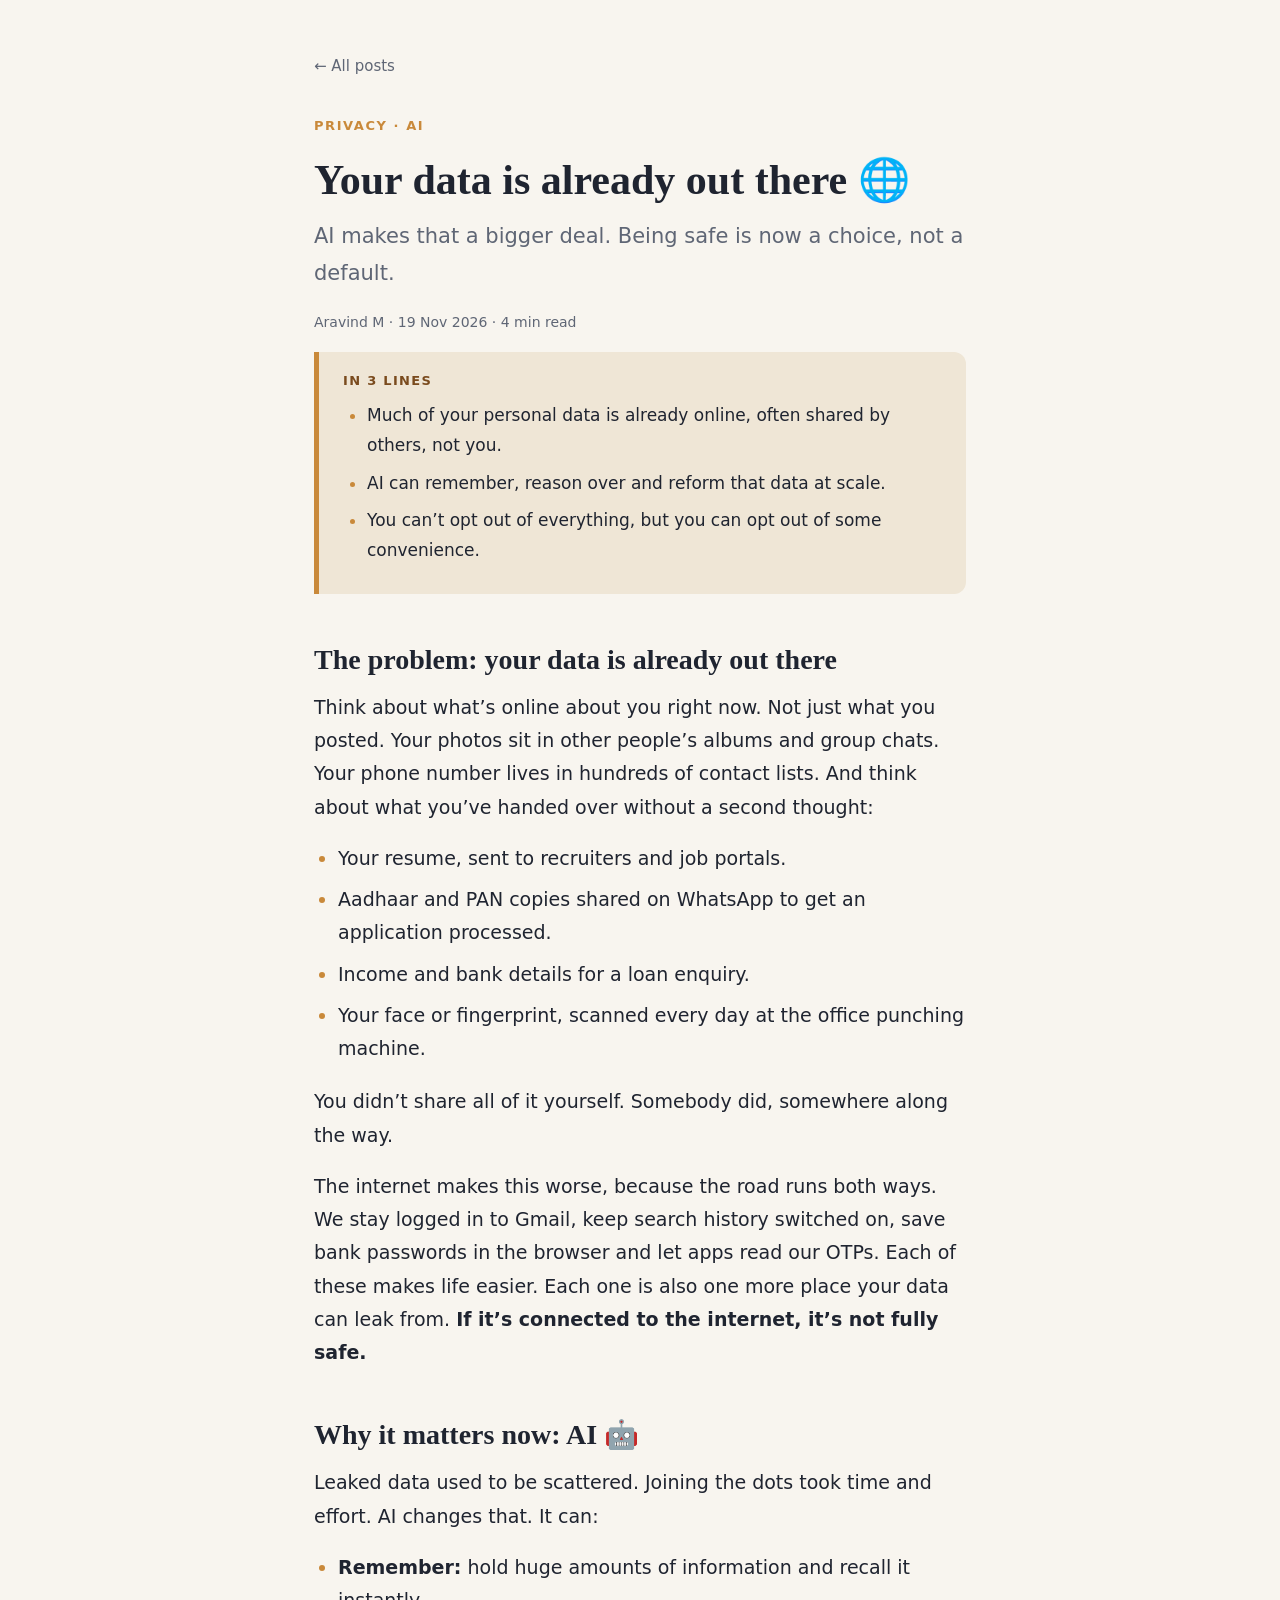
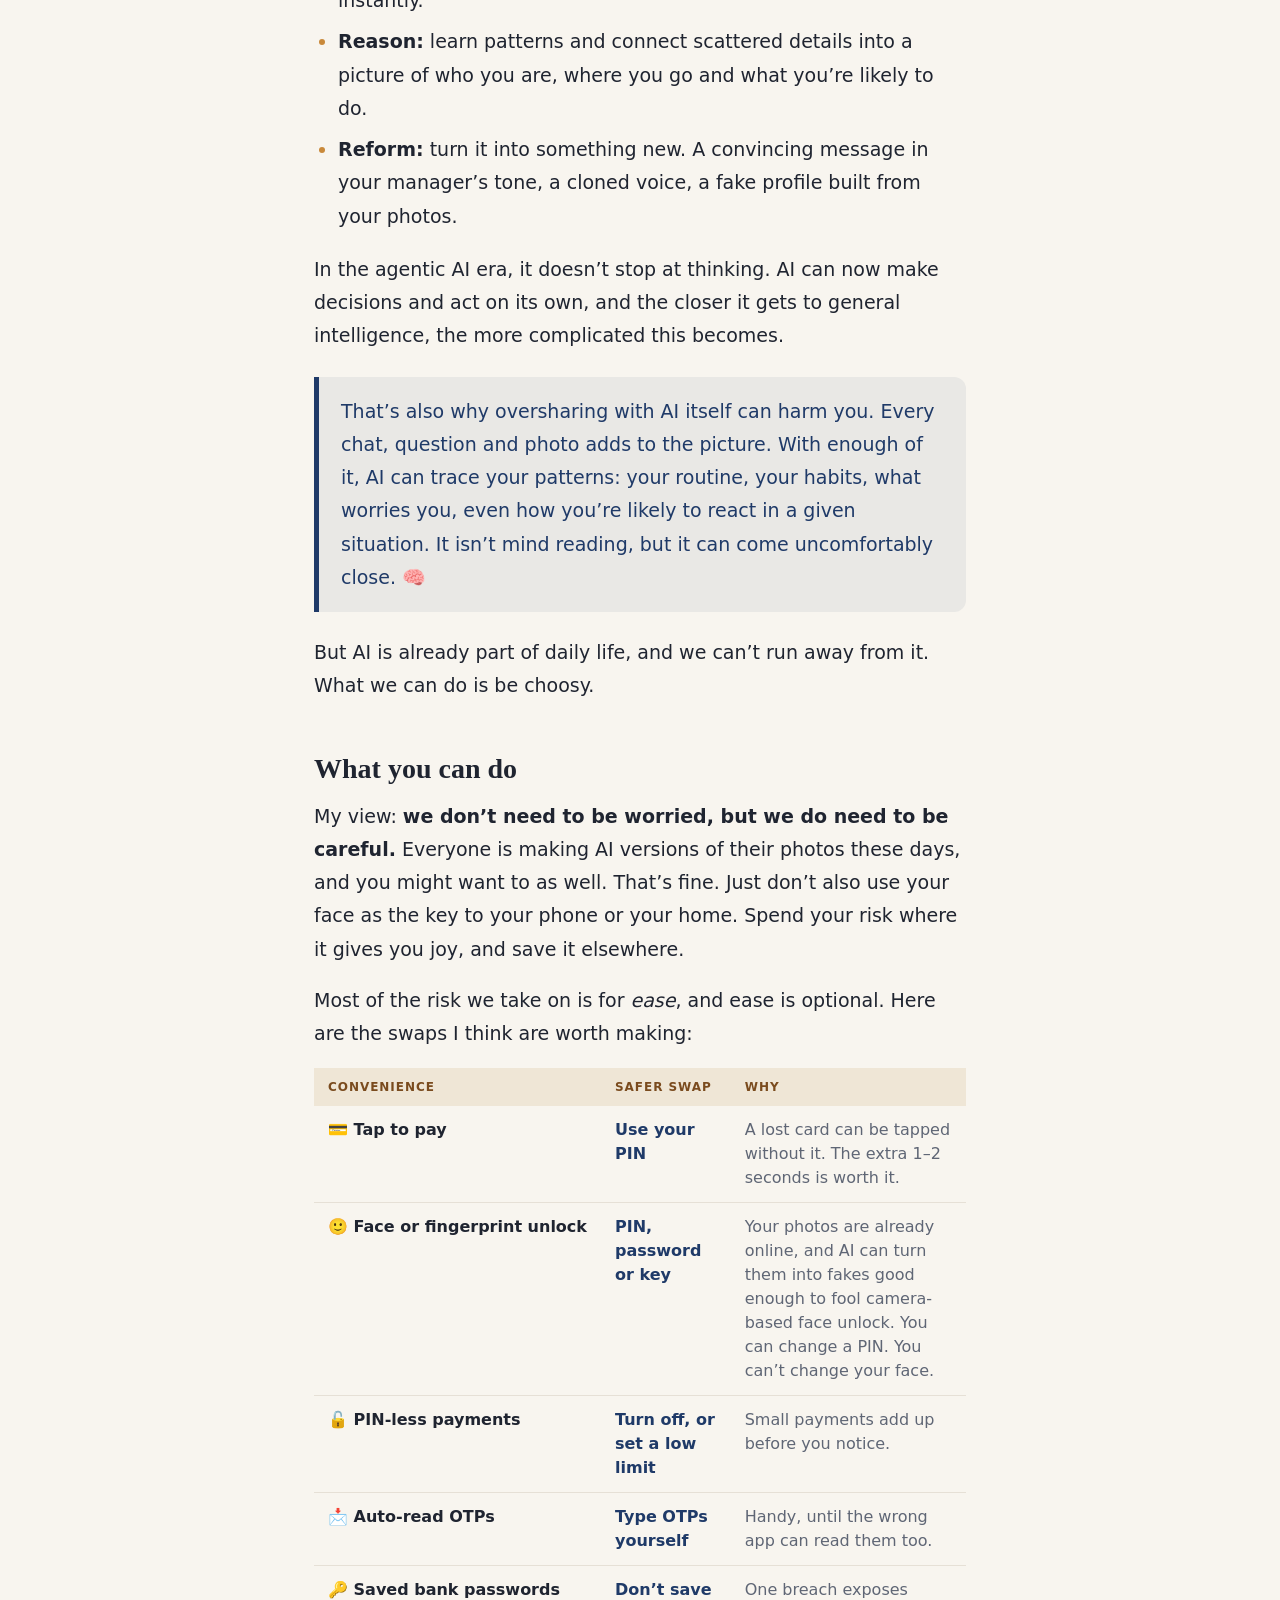
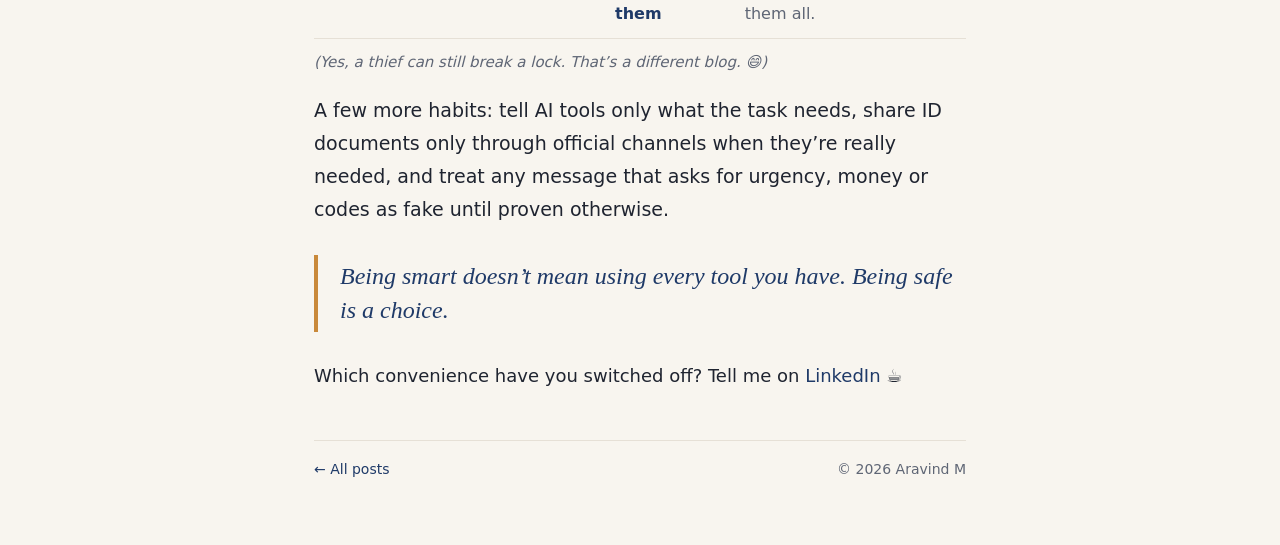
==== commit 2f674e57: "Blog: full post date, remove next-up line" ====
--- a/blog/data-is-already-out-there.html
+++ b/blog/data-is-already-out-there.html
@@ -29,7 +29,7 @@
       <p class="post-kicker">Privacy · AI</p>
       <h1>Your data is already out there 🌐</h1>
       <p class="post-sub">AI makes that a bigger deal. Being safe is now a choice, not a default.</p>
-      <p class="post-meta">Aravind M · Nov 2026 · 4 min read</p>
+      <p class="post-meta">Aravind M · <time datetime="2026-11-19">19 Nov 2026</time> · 4 min read</p>
     </header>
 
     <aside class="tldr">
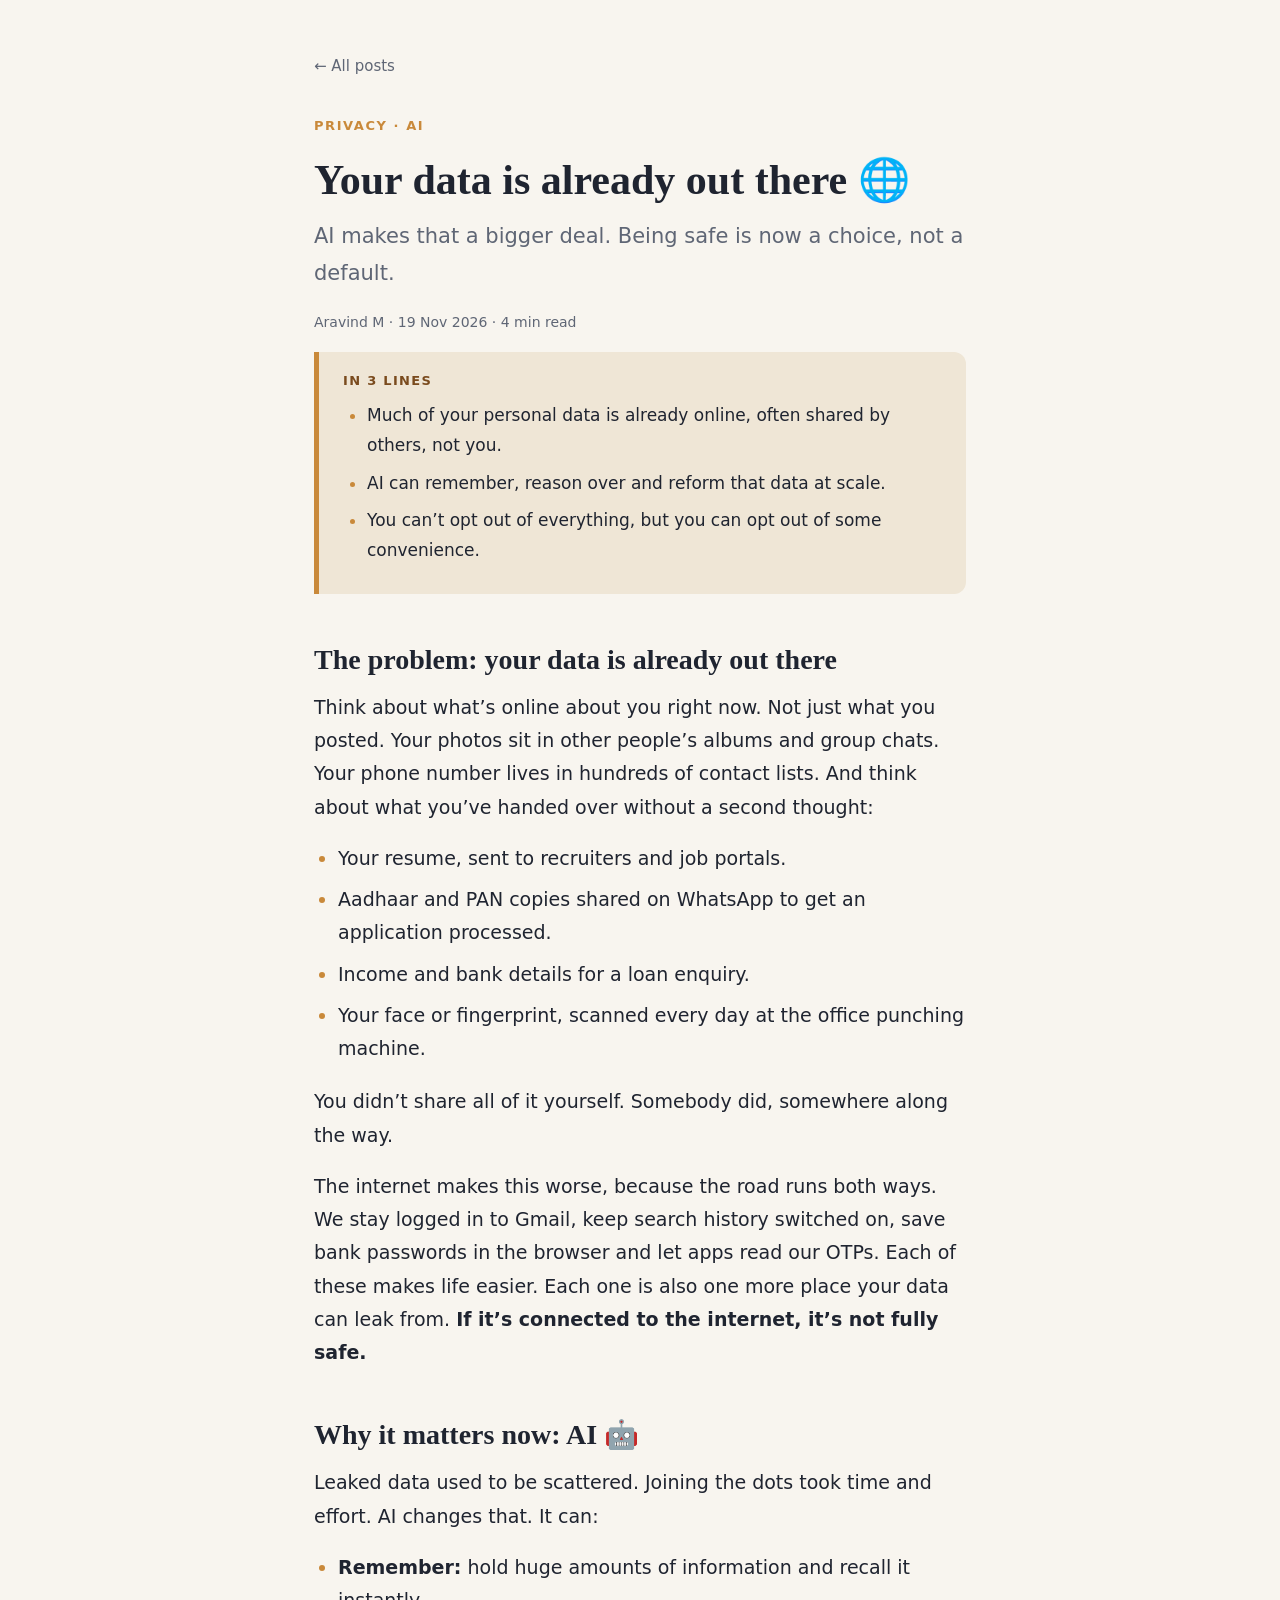
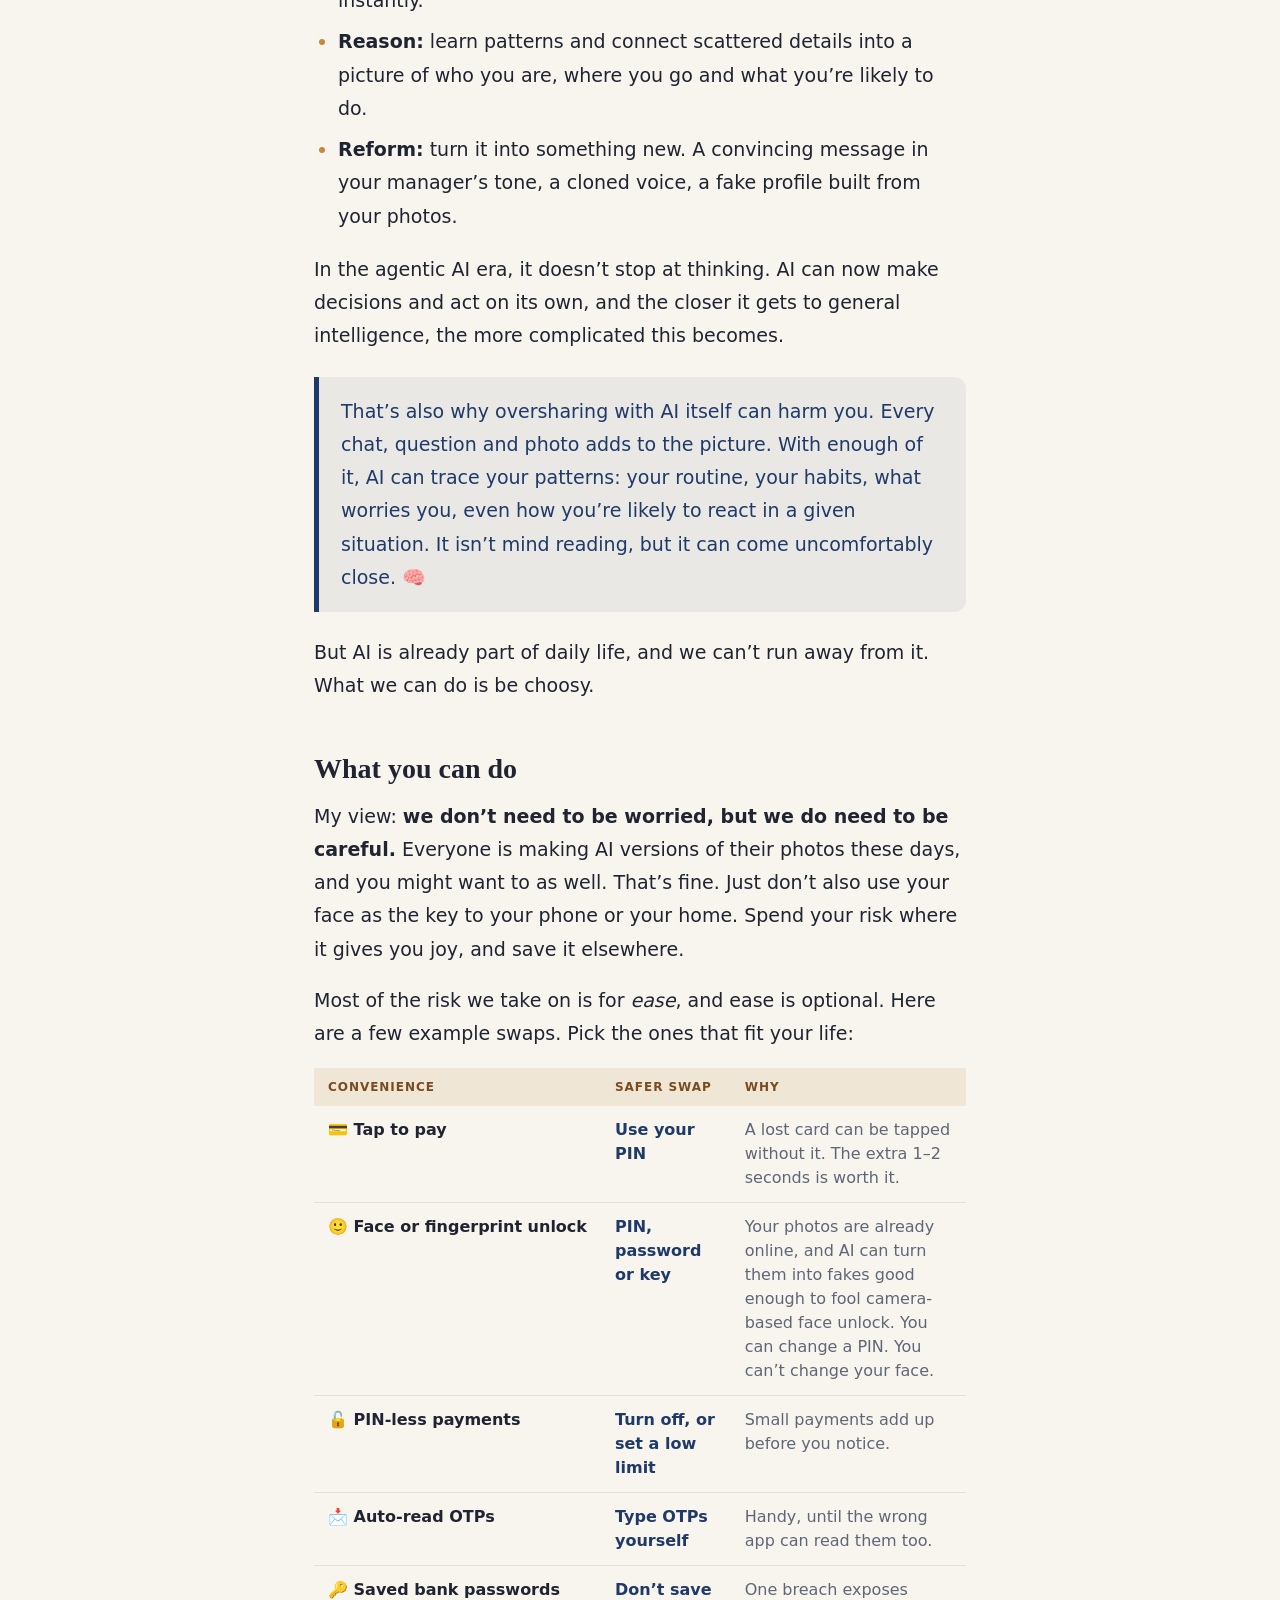
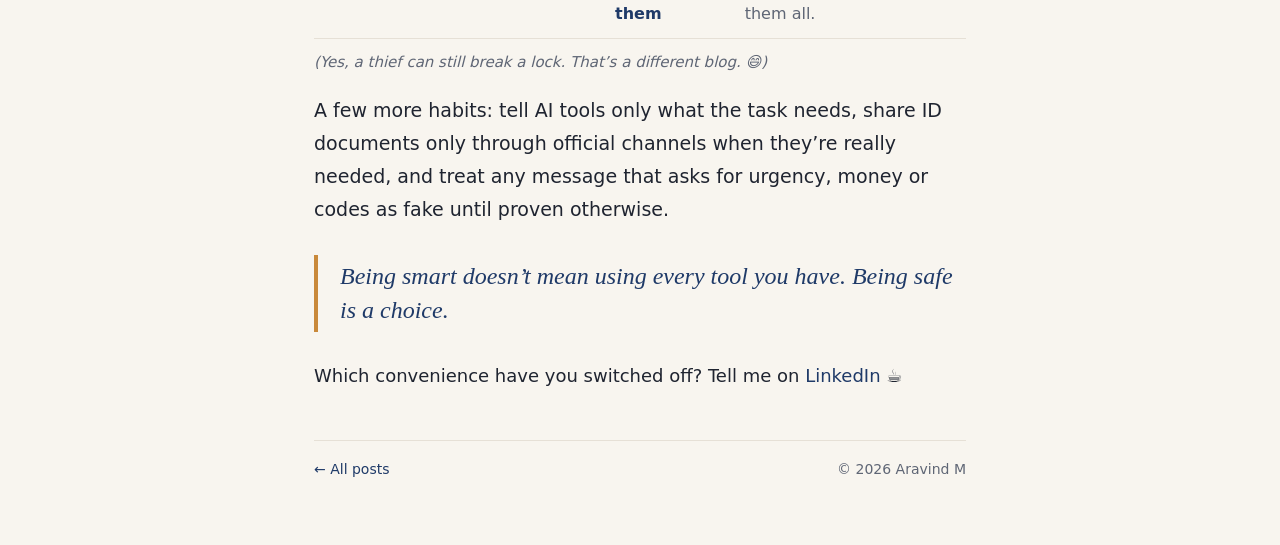
==== commit 3b3f07ad: "Blog: full date, remove next-up line, swaps as examples" ====
--- a/blog/data-is-already-out-there.html
+++ b/blog/data-is-already-out-there.html
@@ -94,8 +94,8 @@
       you joy, and save it elsewhere.
     </p>
     <p>
-      Most of the risk we take on is for <em>ease</em>, and ease is optional. Here are the swaps I think
-      are worth making:
+      Most of the risk we take on is for <em>ease</em>, and ease is optional. Here are a few example swaps.
+      Pick the ones that fit your life:
     </p>
 
     <div class="table-wrap">
